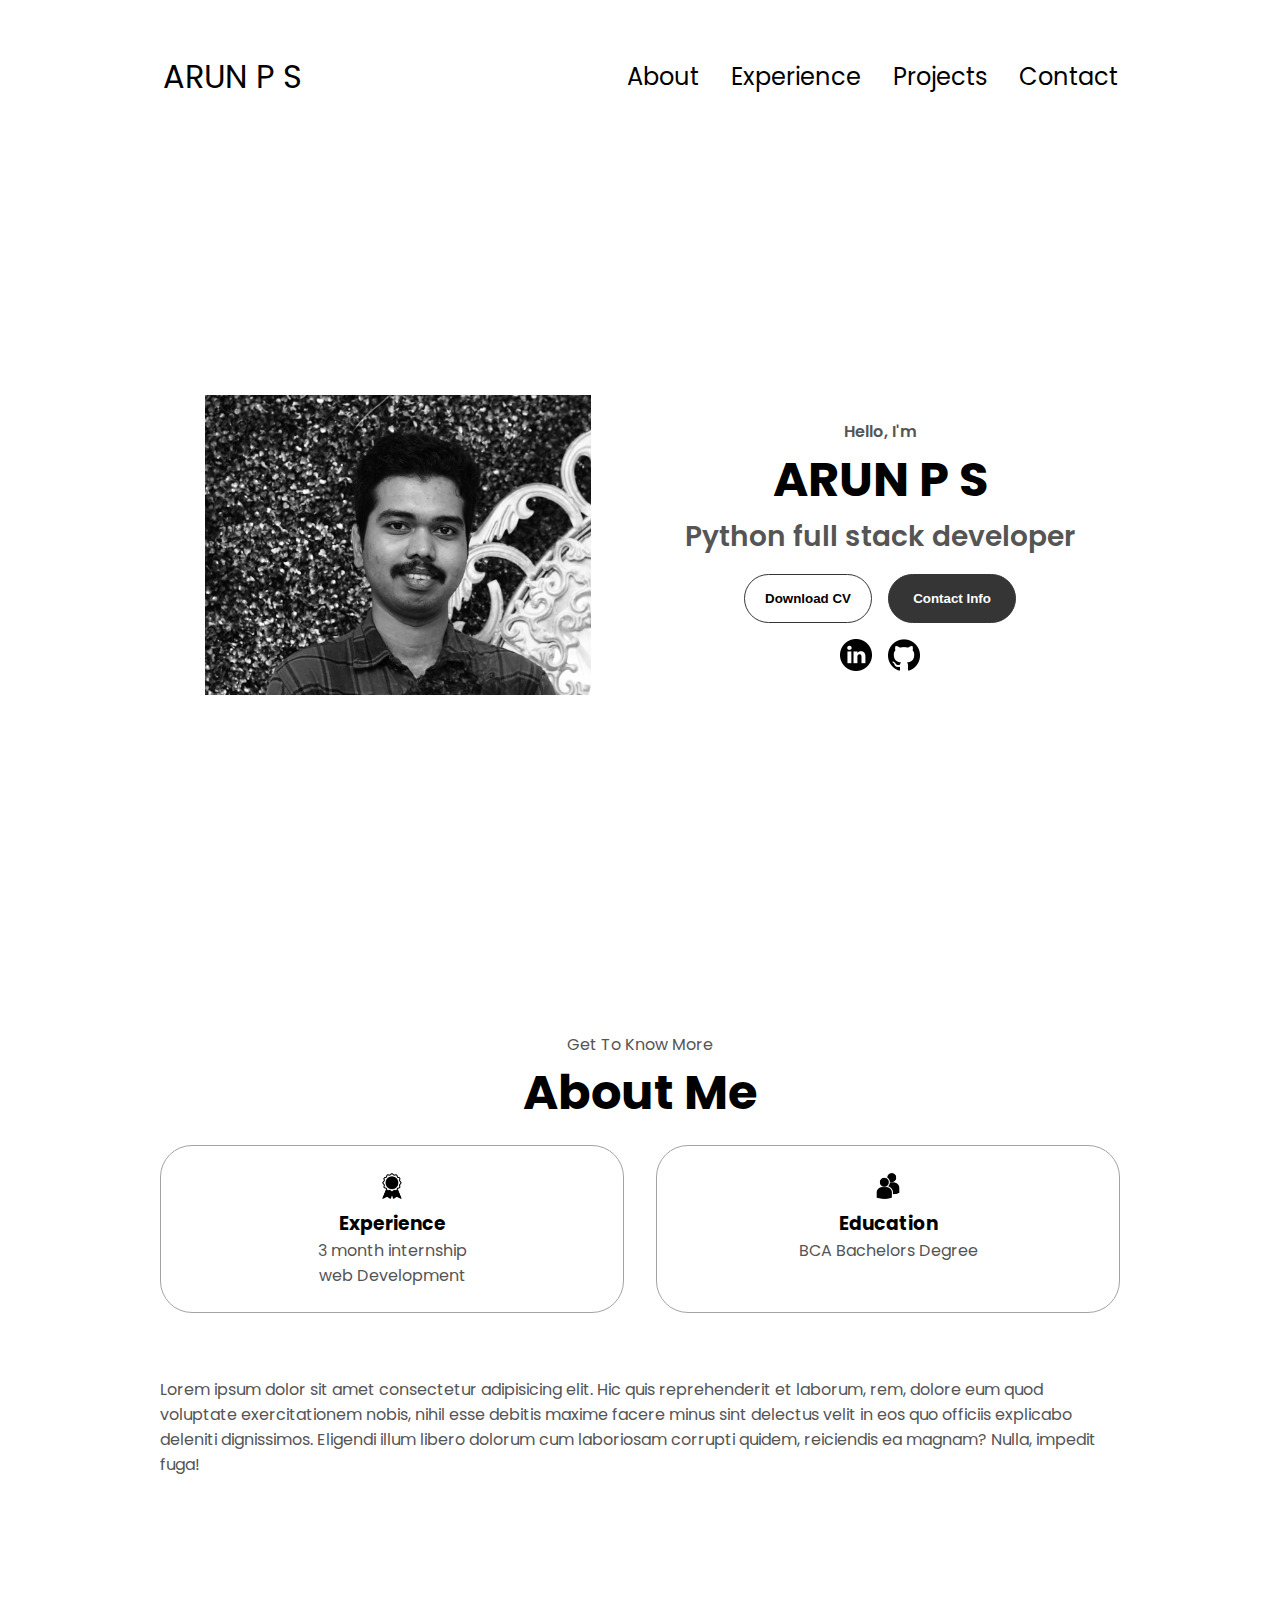
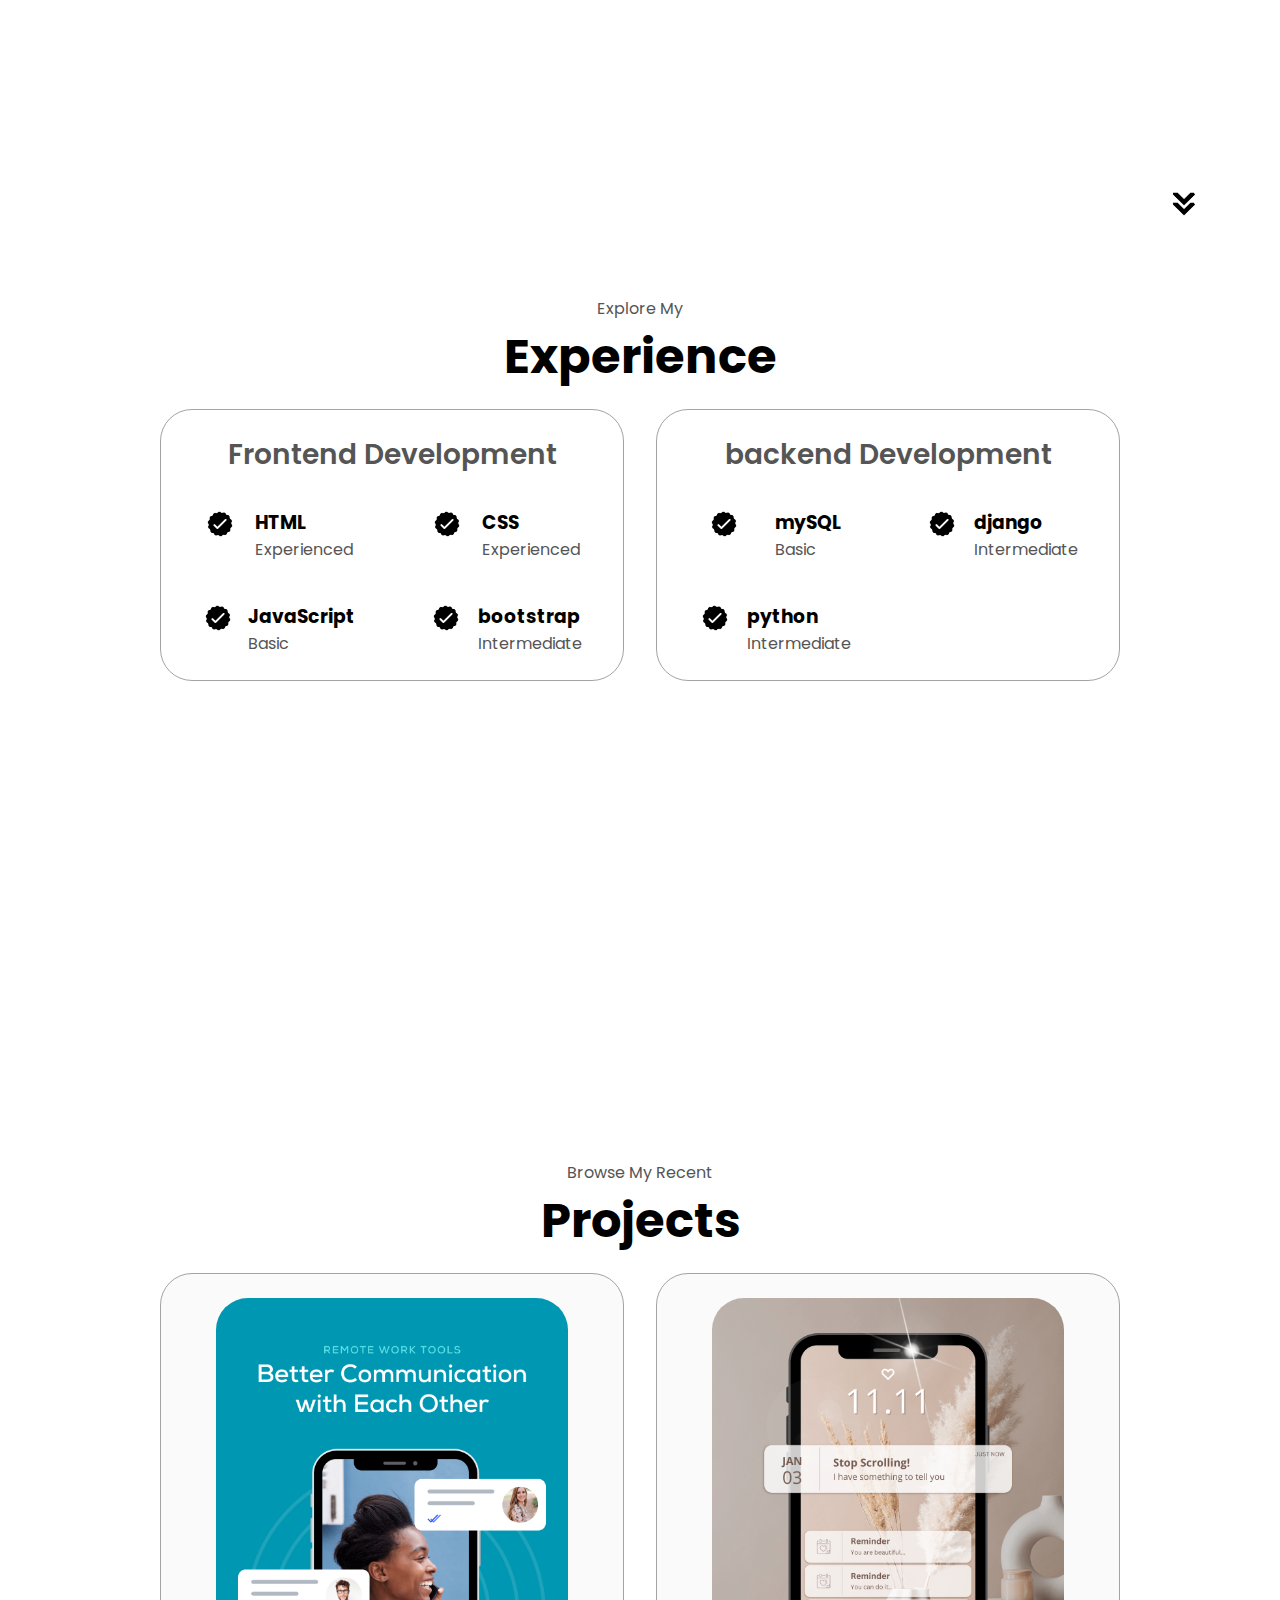
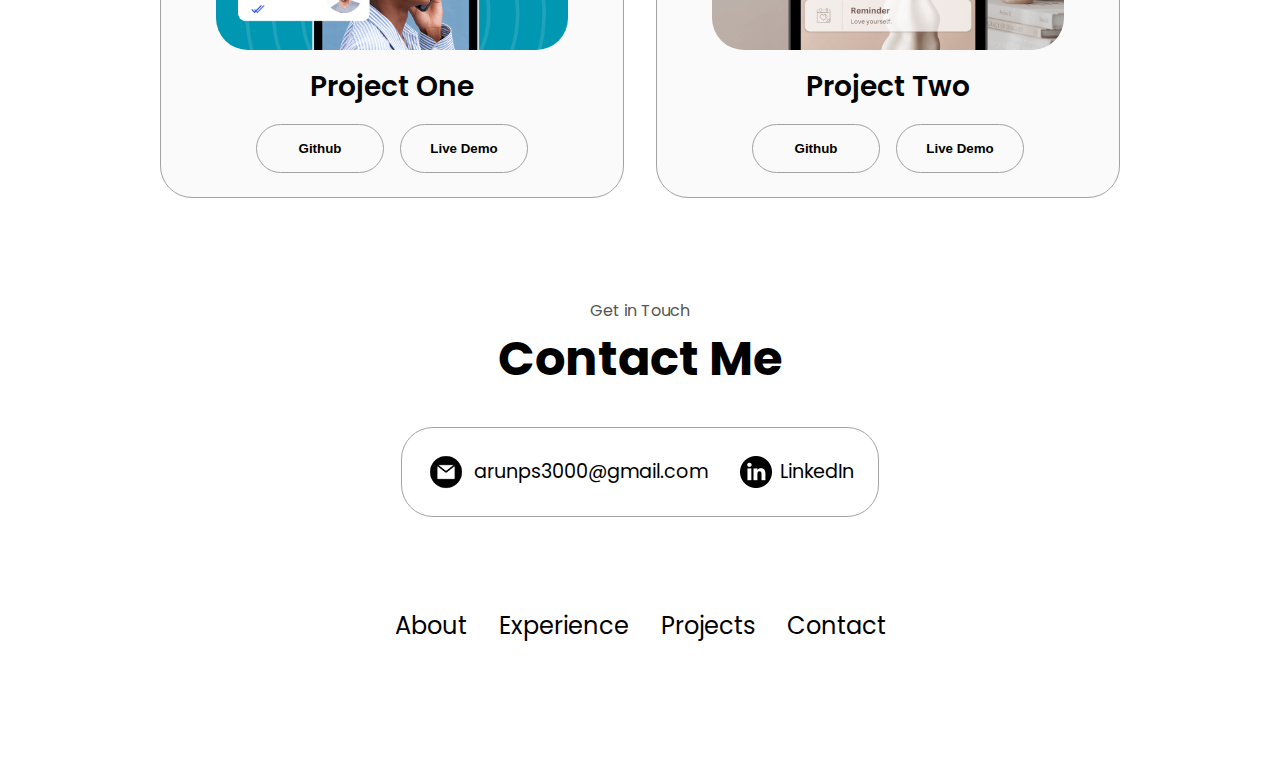
==== index.html @ f701e8bb "finished" ====
<!DOCTYPE html>
<html lang="en">
  <head>
    <meta charset="UTF-8" />
    <meta http-equiv="X-UA-Compatible" content="IE=edge" />
    <meta name="viewport" content="width=device-width, initial-scale=1.0" />
    <title>My Portfolio</title>
    <link rel="stylesheet" href="style.css" />
    <link rel="stylesheet" href="mediaqueries.css" />
  </head>
  <body>
    <nav id="desktop-nav">
      <div class="logo">ARUN P S</div>
      <div>
        <ul class="nav-links">
          <li><a href="#about">About</a></li>
          <li><a href="#experience">Experience</a></li>
          <li><a href="#projects">Projects</a></li>
          <li><a href="#contact">Contact</a></li>
        </ul>
      </div>
    </nav>
    <nav id="hamburger-nav">
      <div class="logo">ARUN P S</div>
      <div class="hamburger-menu">
        <div class="hamburger-icon" onclick="toggleMenu()">
          <span></span>
          <span></span>
          <span></span>
        </div>
        <div class="menu-links">
          <li><a href="#about" onclick="toggleMenu()">About</a></li>
          <li><a href="#experience" onclick="toggleMenu()">Experience</a></li>
          <li><a href="#projects" onclick="toggleMenu()">Projects</a></li>
          <li><a href="#contact" onclick="toggleMenu()">Contact</a></li>
        </div>
      </div>
    </nav>
    <section id="profile">
      <div class="section__pic-container1">
        <img src="./assets/about-pic.png" alt="arun profile picture" />
      </div>
      <div class="section__text">
        <p class="section__text__p1">Hello, I'm</p>
        <h1 class="title">ARUN P S</h1>
        <p class="section__text__p2">Python full stack developer</p>
        <div class="btn-container">
          <button
            class="btn btn-color-2"
            onclick="window.open('./assets/resume-example.pdf')"
          >
            Download CV
          </button>
          <button class="btn btn-color-1" onclick="location.href='./#contact'">
            Contact Info
          </button>
        </div>
        <div id="socials-container">
          <img
            src="./assets/linkedin.png"
            alt="My LinkedIn profile"
            class="icon"
            onclick="location.href='https://linkedin.com/'"
          />
          <img
            src="./assets/github.png"
            alt="My Github profile"
            class="icon"
            onclick="location.href='https://github.com/'"
          />
        </div>
      </div>
    </section>
    <section id="about">
      <p class="section__text__p1">Get To Know More</p>
      <h1 class="title">About Me</h1>
     
        <div class="about-details-container">
          <div class="about-containers">
            <div class="details-container">
              <img
                src="./assets/experience.png"
                alt="Experience icon"
                class="icon"
              />
              <h3>Experience</h3>
              <p>3 month internship <br />web Development</p>
            </div>
            <div class="details-container">
              <img
                src="./assets/education.png"
                alt="Education icon"
                class="icon"
              />
              <h3>Education</h3>
              <p>BCA Bachelors Degree</p>
            </div>
          </div>
          <div class="text-container">
            <p>
              Lorem ipsum dolor sit amet consectetur adipisicing elit. Hic quis
              reprehenderit et laborum, rem, dolore eum quod voluptate
              exercitationem nobis, nihil esse debitis maxime facere minus sint
              delectus velit in eos quo officiis explicabo deleniti dignissimos.
              Eligendi illum libero dolorum cum laboriosam corrupti quidem,
              reiciendis ea magnam? Nulla, impedit fuga!
            </p>
          </div>
        </div>
      </div>
      <img
        src="./assets/arrow.png"
        alt="Arrow icon"
        class="icon arrow"
        onclick="location.href='./#experience'"
      />
    </section>
    <section id="experience">
      <p class="section__text__p1">Explore My</p>
      <h1 class="title">Experience</h1>
      <div class="experience-details-container">
        <div class="about-containers">
          <div class="details-container">
            <h2 class="experience-sub-title">Frontend Development</h2>
            <div class="article-container">
              <article>
                <img
                  src="./assets/checkmark.png"
                  alt="Experience icon"
                  class="icon"
                />
                <div>
                  <h3>HTML</h3>
                  <p>Experienced</p>
                </div>
              </article>
              <article>
                <img
                  src="./assets/checkmark.png"
                  alt="Experience icon"
                  class="icon"
                />
                <div>
                  <h3>CSS</h3>
                  <p>Experienced</p>
                </div>
              </article>
              <article>
                <img
                  src="./assets/checkmark.png"
                  alt="Experience icon"
                  class="icon"
                />
                <div>

                  <h3>JavaScript</h3>
                  <p>Basic</p>
                </div>
              </article>
              <article>
                <img
                  src="./assets/checkmark.png"
                  alt="Experience icon"
                  class="icon"
                />
                
                <div>
                  <h3>bootstrap</h3>
                  <p>Intermediate</p>
                </div>
              </article>
            </div>
          </div>
          <div class="details-container">
            <h2 class="experience-sub-title">backend Development</h2>
            <div class="article-container">
              <article>
                <img
                  src="./assets/checkmark.png"
                  alt="Experience icon"
                  class="icon"
                />
                <div>
                  <h3>mySQL</h3>
                  <p>Basic</p>
                </div>
              </article>
              <article>
                <img
                  src="./assets/checkmark.png"
                  alt="Experience icon"
                  class="icon"
                />
                
                <div>
                  <h3>django</h3>
                  <p>Intermediate</p>
                </div>
              </article>
              <article>
                <img
                  src="./assets/checkmark.png"
                  alt="Experience icon"
                  class="icon"
                />
                <div>
                    <h3>python</h3>
                    <p>Intermediate</p>
                  </div>
                </article>
                <article>
                 
               
              
            </div>
          </div>
        </div>
      </div>
   
    </section>
    <section id="projects">
      <p class="section__text__p1">Browse My Recent</p>
      <h1 class="title">Projects</h1>
      <div class="experience-details-container">
        <div class="about-containers">
          <div class="details-container color-container">
            <div class="article-container">
              <img
                src="./assets/project-1.png"
                alt="Project 1"
                class="project-img"
              />
            </div>
            <h2 class="experience-sub-title project-title">Project One</h2>
            <div class="btn-container">
              <button
                class="btn btn-color-2 project-btn"
                onclick="location.href='https://github.com/'"
              >
                Github
              </button>
              <button
                class="btn btn-color-2 project-btn"
                onclick="location.href='https://github.com/'"
              >
                Live Demo
              </button>
            </div>
          </div>
          <div class="details-container color-container">
            <div class="article-container">
              <img
                src="./assets/project-2.png"
                alt="Project 2"
                class="project-img"
              />
            </div>
            <h2 class="experience-sub-title project-title">Project Two</h2>
            <div class="btn-container">
              <button
                class="btn btn-color-2 project-btn"
                onclick="location.href='https://github.com/'"
              >
                Github
              </button>
              <button
                class="btn btn-color-2 project-btn"
                onclick="location.href='https://github.com/'"
              >
                Live Demo
              </button>
            </div>
          </div>
         
    </section>
    <section id="contact">
      <p class="section__text__p1">Get in Touch</p>
      <h1 class="title">Contact Me</h1>
      <div class="contact-info-upper-container">
        <div class="contact-info-container">
          <img
            src="./assets/email.png"
            alt="Email icon"
            class="icon contact-icon email-icon"
          />
          <p><a href="mailto:arunps3000@gmail.com">arunps3000@gmail.com</a></p>
        </div>
        <div class="contact-info-container">
          <img
            src="./assets/linkedin.png"
            alt="LinkedIn icon"
            class="icon contact-icon"
          />
          <p><a href="https://www.linkedin.com">LinkedIn</a></p>
        </div>
      </div>
    </section>
    <footer>
      <nav>
        <div class="nav-links-container">
          <ul class="nav-links">
            <li><a href="#about">About</a></li>
            <li><a href="#experience">Experience</a></li>
            <li><a href="#projects">Projects</a></li>
            <li><a href="#contact">Contact</a></li>
          </ul>
        </div>
      </nav>
     
    </footer>
    <script src="script.js"></script>
  </body>
</html>
---- style.css ----
/* GENERAL */

@import url("https://fonts.googleapis.com/css2?family=Poppins:wght@300;400;500;600&display=swap");

* {
  margin: 0;
  padding: 0;
}

body {
  font-family: "Poppins", sans-serif;
}

html {
  scroll-behavior: smooth;
}

p {
  color: rgb(85, 85, 85);
}

/* TRANSITION */

a,
.btn {
  transition: all 300ms ease;
}

/* DESKTOP NAV */

nav,
.nav-links {
  display: flex;
  
}

nav {
  justify-content: space-around;
  align-items: center;
  height: 17vh;
}

.nav-links {
  gap: 2rem;
  list-style: none;
  font-size: 1.5rem;
}

a {
  color: black;
  text-decoration: none;
  text-decoration-color: white;
}

a:hover {
  color: grey;
  text-decoration: underline;
  text-underline-offset: 1rem;
  text-decoration-color: rgb(181, 181, 181);
}

.logo {
  font-size: 2rem;
}

.logo:hover {
  cursor: default;
}

/* HAMBURGER MENU */

#hamburger-nav {
  display: none;
}

.hamburger-menu {
  position: relative;
  display: inline-block;
}

.hamburger-icon {
  display: flex;
  flex-direction: column;
  justify-content: space-between;
  height: 24px;
  width: 30px;
  cursor: pointer;
}

.hamburger-icon span {
  width: 100%;
  height: 2px;
  background-color: black;
  transition: all 0.3 ease-in-out;
}

.menu-links {
  position: absolute;
  top: 100%;
  right: 0;
  background-color: white;
  width: fit-content;
  max-height: 0;
  overflow: hidden;
  transition: all 0.3 ease-in-out;
}

.menu-links a {
  display: block;
  padding: 10px;
  text-align: center;
  font-size: 1.5rem;
  color: black;
  text-decoration: none;
  transition: all 0.3 ease-in-out;
}

.menu-links li {
  list-style: none;
}

.menu-links.open {
  max-height: 300px;
}

.hamburger-icon.open span:first-child {
  transform: rotate(45deg) translate(10px, 5px);
}

.hamburger-icon.open span:nth-child(2) {
  opacity: 0;
}

.hamburger-icon.open span:last-child {
  transform: rotate(-45deg) translate(10px, -5px);
}

.hamburger-icon span:first-child {
  transform: none;
}

.hamburger-icon span:first-child {
  opacity: 1;
}

.hamburger-icon span:first-child {
  transform: none;
}

/* SECTIONS */

section {
  padding-top: 4vh;
  height: 96vh;
  margin: 0 10rem;
  box-sizing: border-box;
  min-height: fit-content;
}

.section-container {
  display: flex;
}

/* PROFILE SECTION */

#profile {
  display: flex;
  justify-content: center;
  gap: 5rem;
  height: 80vh;
}

.section__pic-container2{
  display: flex;
  height: 50px;
  width: 0px;

  
}

.section__pic-container1{
  display: flex;
  height: 300px;
  width: 400px;
  margin: auto 0;

}

.section__text {
  align-self: center;
  text-align: center;
}

.section__text p {
  font-weight: 600;
}

.section__text__p1 {
  text-align: center;
}

.section__text__p2 {
  font-size: 1.75rem;
  margin-bottom: 1rem;
}

.title {
  font-size: 3rem;
  text-align: center;
}

#socials-container {
  display: flex;
  justify-content: center;
  margin-top: 1rem;
  gap: 1rem;
}

/* ICONS */

.icon {
  cursor: pointer;
  height: 2rem;
}

/* BUTTONS */

.btn-container {
  display: flex;
  justify-content: center;
  gap: 1rem;
}

.btn {
  font-weight: 600;
  transition: all 300ms ease;
  padding: 1rem;
  width: 8rem;
  border-radius: 2rem;
}

.btn-color-1,
.btn-color-2 {
  border: rgb(53, 53, 53) 0.1rem solid;
}

.btn-color-1:hover,
.btn-color-2:hover {
  cursor: pointer;
}

.btn-color-1,
.btn-color-2:hover {
  background: rgb(53, 53, 53);
  color: white;
}

.btn-color-1:hover {
  background: rgb(0, 0, 0);
}

.btn-color-2 {
  background: none;
}

.btn-color-2:hover {
  border: rgb(255, 255, 255) 0.1rem solid;
}

.btn-container {
  gap: 1rem;
}

/* ABOUT SECTION */

#about {
  position: relative;
}

.about-containers {
  gap: 2rem;
  margin-bottom: 4rem;
  margin-top: 1rem;
}

.about-details-container {
  justify-content: center;
  flex-direction: column;
  
}

.about-containers,
.about-details-container {
  display: flex;

  
}

.about-pic {
  border-radius: 2rem;
}

.arrow {
  position: absolute;
  right: -5rem;
  bottom: 2.5rem;
}

.details-container {
  padding: 1.5rem;
  flex: 1;
  background: white;
  border-radius: 2rem;
  border: rgb(53, 53, 53) 0.1rem solid;
  border-color: rgb(163, 163, 163);
  text-align: center;
}

.section-container {
  gap: 4rem;
  height: 80%;
}

.section__pic-container {
  height: 400px;
  width: 400px;
  margin: auto 0;
}

/* EXPERIENCE SECTION */

#experience {
  position: relative;


}

.experience-sub-title {
  color: rgb(85, 85, 85);
  font-weight: 600;
  font-size: 1.75rem;
  margin-bottom: 2rem;
}

.experience-details-container {
  display: flex;
  justify-content: center;
  flex-direction: column;
}

.article-container {
  display: flex;
  text-align: initial;
  flex-wrap: wrap;
  flex-direction: row;
  gap: 2.5rem;
  justify-content: space-around;
}

article {
  display: flex;
  width: 10rem;
  justify-content: space-around;
  gap: 0.5rem;
}

article .icon {
  cursor: default;
}

/* PROJECTS SECTION */

#projects {
  position: relative;
  
}

.color-container {
  border-color: rgb(163, 163, 163);
  background: rgb(250, 250, 250);
}

.project-img {
  border-radius: 2rem;
  width: 85%;
  height: 85%;
}

.project-title {
  margin: 1rem;
  color: black;
}

.project-btn {
  color: black;
  border-color: rgb(163, 163, 163);
}

/* CONTACT */

#contact {
  display: flex;
  justify-content: center;
  flex-direction: column;
  height: 70vh;
}

.contact-info-upper-container {
  display: flex;
  justify-content: center;
  border-radius: 2rem;
  border: rgb(53, 53, 53) 0.1rem solid;
  border-color: rgb(163, 163, 163);
  background: (250, 250, 250);
  margin: 2rem auto;
  padding: 0.5rem;
}

.contact-info-container {
  display: flex;
  align-items: center;
  justify-content: center;
  gap: 0.5rem;
  margin: 1rem;
}

.contact-info-container p {
  font-size: larger;
}

.contact-icon {
  cursor: default;
}

.email-icon {
  height: 2.5rem;
}

/* FOOTER SECTION */

footer {
  height: 26vh;
  margin: 0 1rem;
}

footer p {
  text-align: center;
}
---- mediaqueries.css ----
@media screen and (max-width: 1400px) {
    #profile {
      height: 83vh;
      margin-bottom: 6rem;
    }
    .about-containers {
      flex-wrap: wrap;
    }
    #contact,
    #projects {
      height: fit-content;
    }
  }
  
  @media screen and (max-width: 1200px) {
    #desktop-nav {
      display: none;
    }
    #hamburger-nav {
      display: flex;
    }
    #experience,
    .experience-details-container {
      margin-top: 2rem;
    }
    #profile,
    .section-container {
      display: block;
    }
    .arrow {
      display: none;
    }
    section,
    .section-container {
      height: fit-content;
    }
    section {
      margin: 0 5%;
    }
    .section__pic-container {
      width: 275px;
      height: 275px;
      margin: 0 auto 2rem;
    }
    .about-containers {
      margin-top: 0;
    }
  }
  
  @media screen and (max-width: 600px) {
    #contact,
    footer {
      height: 40vh;
    }
    #profile {
      height: 83vh;
      margin-bottom: 0;
    }
    article {
      font-size: 1rem;
    }
    footer nav {
      height: fit-content;
      margin-bottom: 2rem;
    }
    .about-containers,
    .contact-info-upper-container,
    .btn-container {
      flex-wrap: wrap;
    }
    .contact-info-container {
      margin: 0;
    }
    .contact-info-container p,
    .nav-links li a {
      font-size: 1rem;
    }
    .experience-sub-title {
      font-size: 1.25rem;
    }
    .logo {
      font-size: 1.5rem;
    }
    .nav-links {
      flex-direction: column;
      gap: 0.5rem;
      text-align: center;
    }
    .section__pic-container {
      width: auto;
      height: 46vw;
      justify-content: center;
    }
    .section__text__p2 {
      font-size: 1.25rem;
    }
    .title {
      font-size: 2rem;
    }
    .text-container {
      text-align: justify;
    }
  }
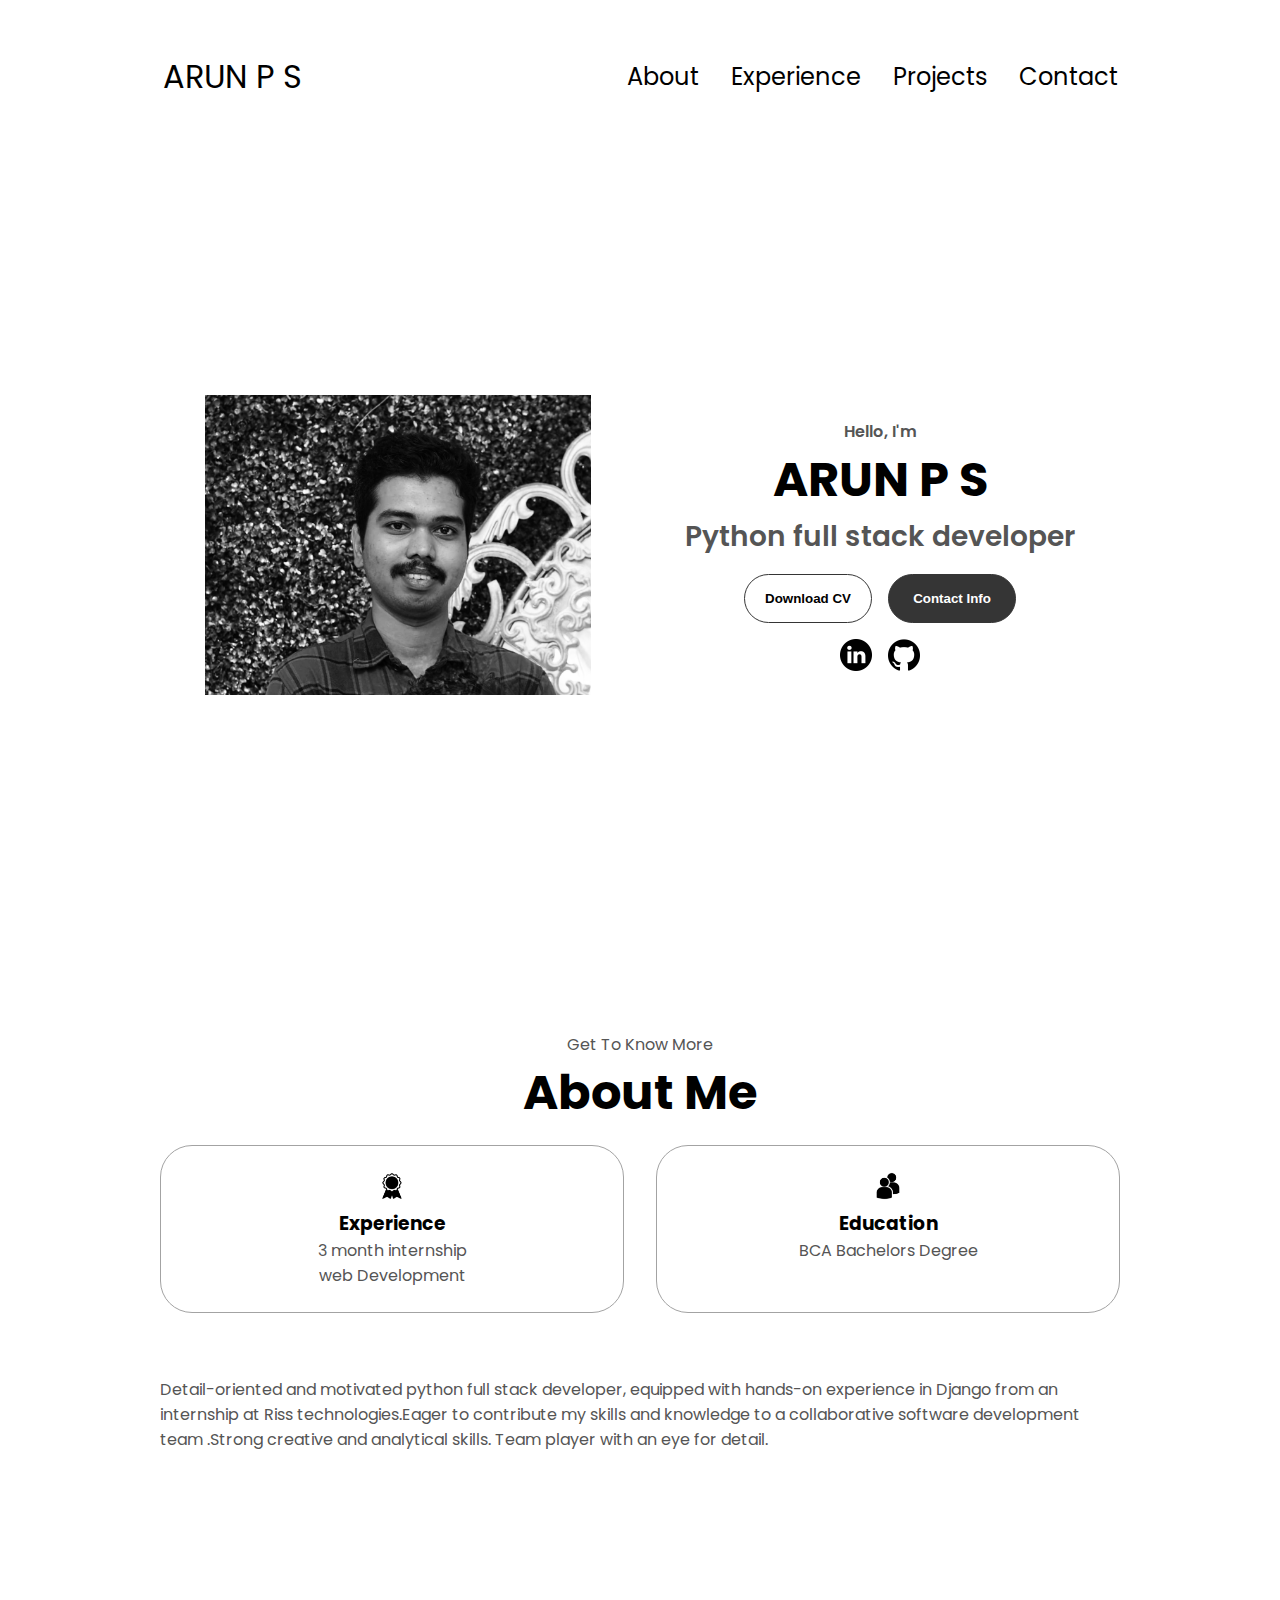
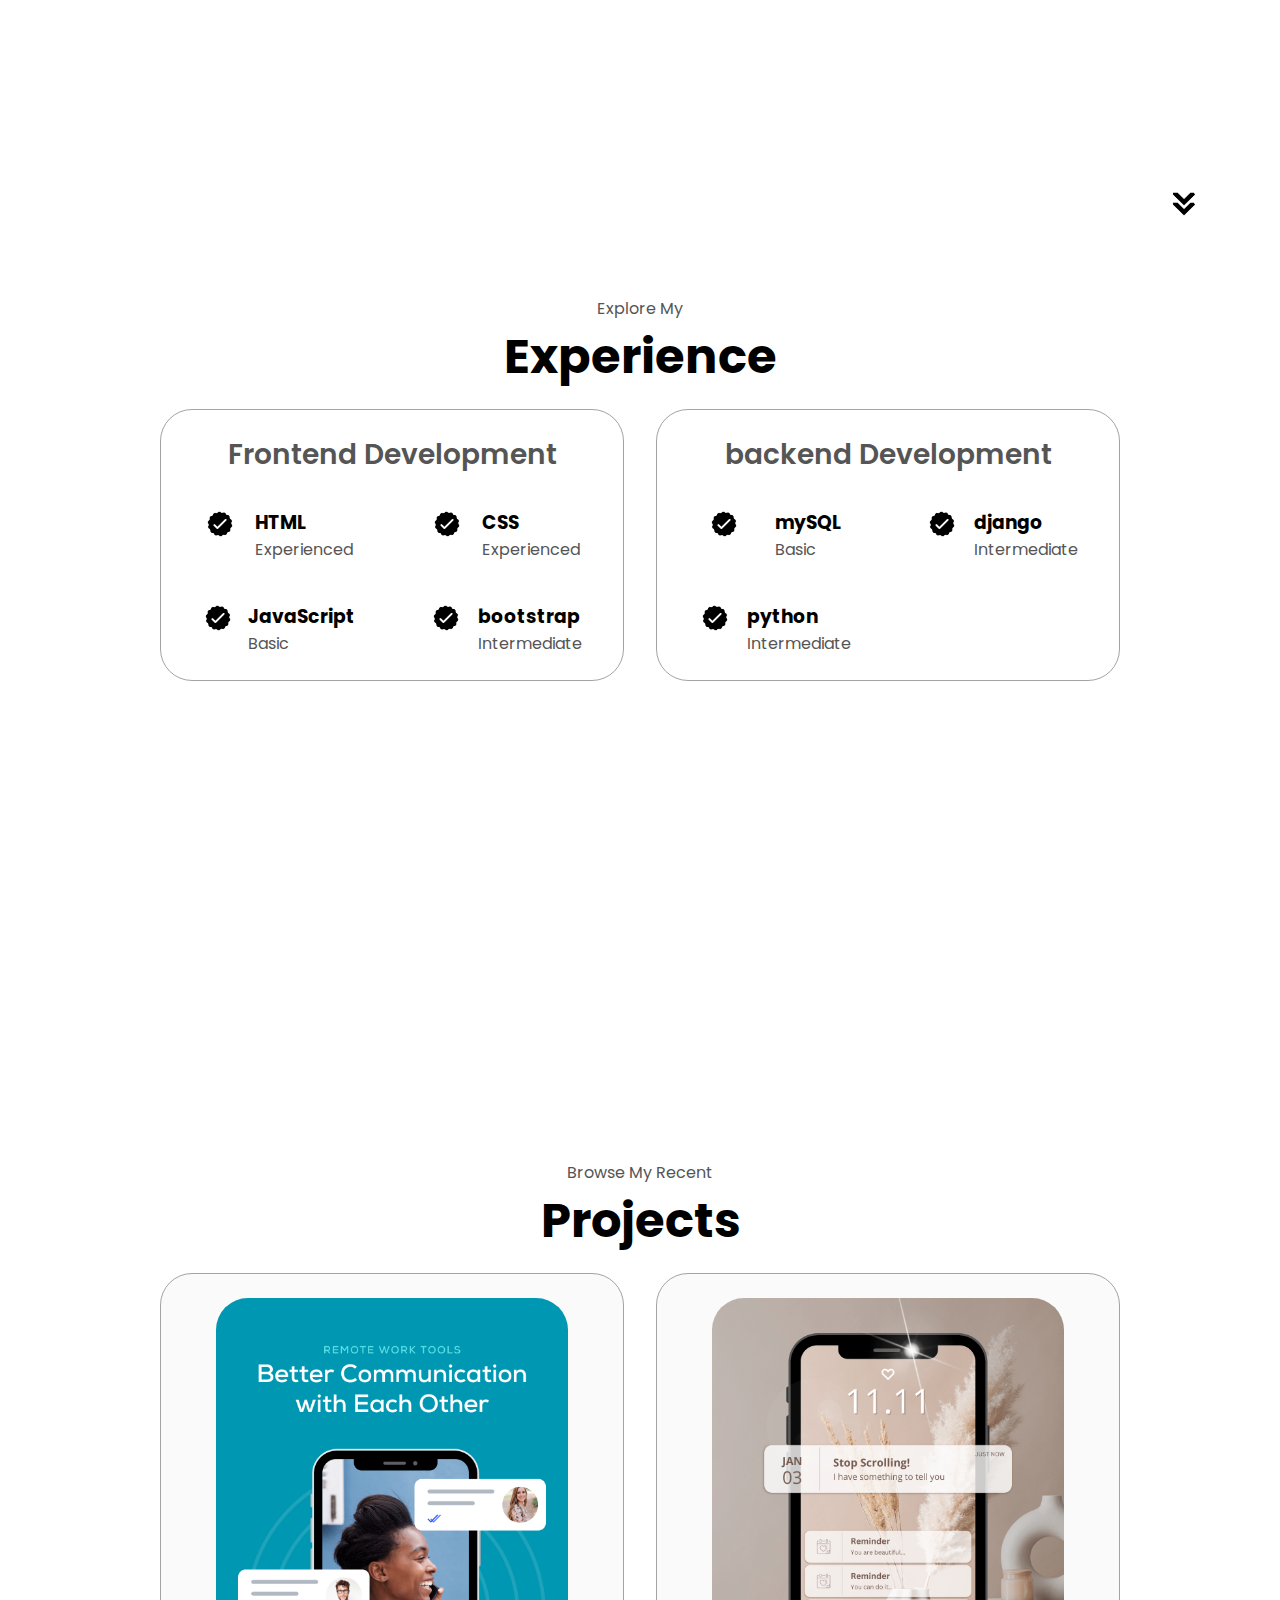
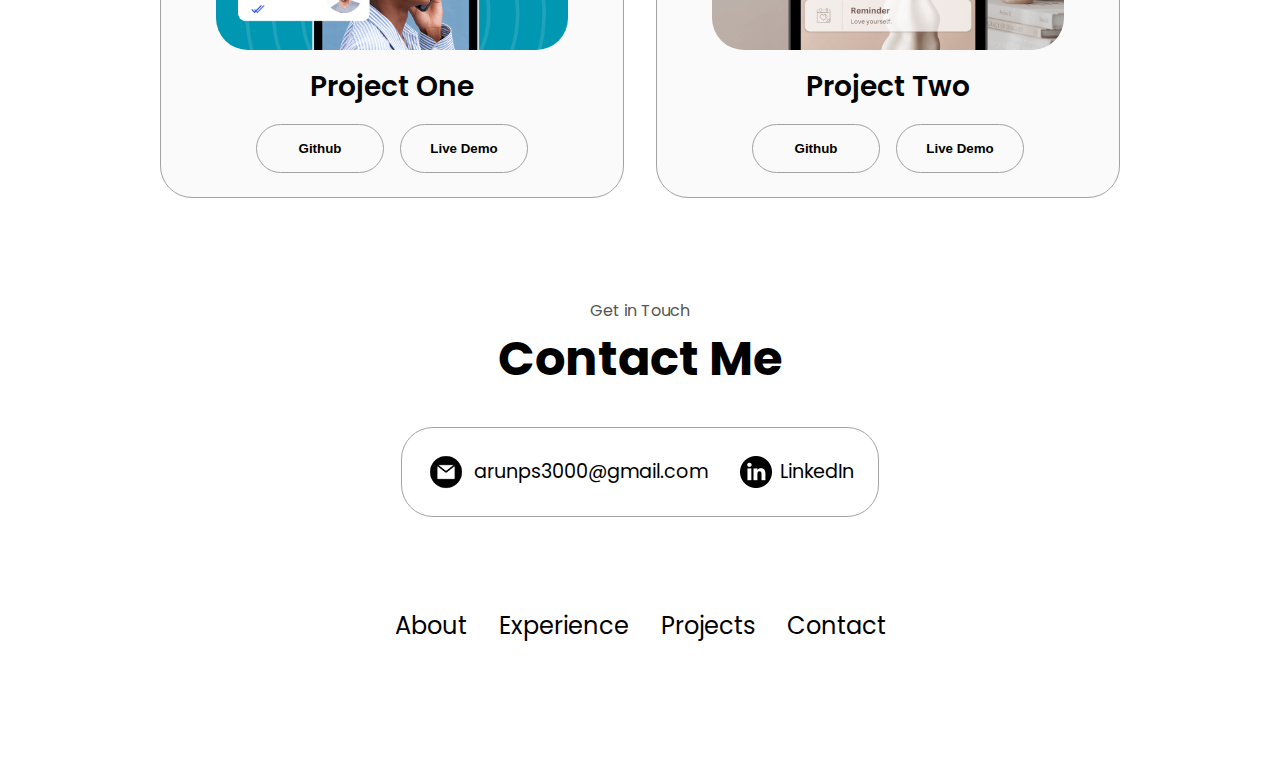
==== commit c9b5b528: "Update index.html" ====
--- a/index.html
+++ b/index.html
@@ -98,12 +98,11 @@
           </div>
           <div class="text-container">
             <p>
-              Lorem ipsum dolor sit amet consectetur adipisicing elit. Hic quis
-              reprehenderit et laborum, rem, dolore eum quod voluptate
-              exercitationem nobis, nihil esse debitis maxime facere minus sint
-              delectus velit in eos quo officiis explicabo deleniti dignissimos.
-              Eligendi illum libero dolorum cum laboriosam corrupti quidem,
-              reiciendis ea magnam? Nulla, impedit fuga!
+              Detail-oriented and motivated python full stack developer, equipped
+              with hands-on experience in Django from an internship at Riss
+              technologies.Eager to contribute my skills and knowledge to a
+              collaborative software development team .Strong creative and
+              analytical skills. Team player with an eye for detail.
             </p>
           </div>
         </div>
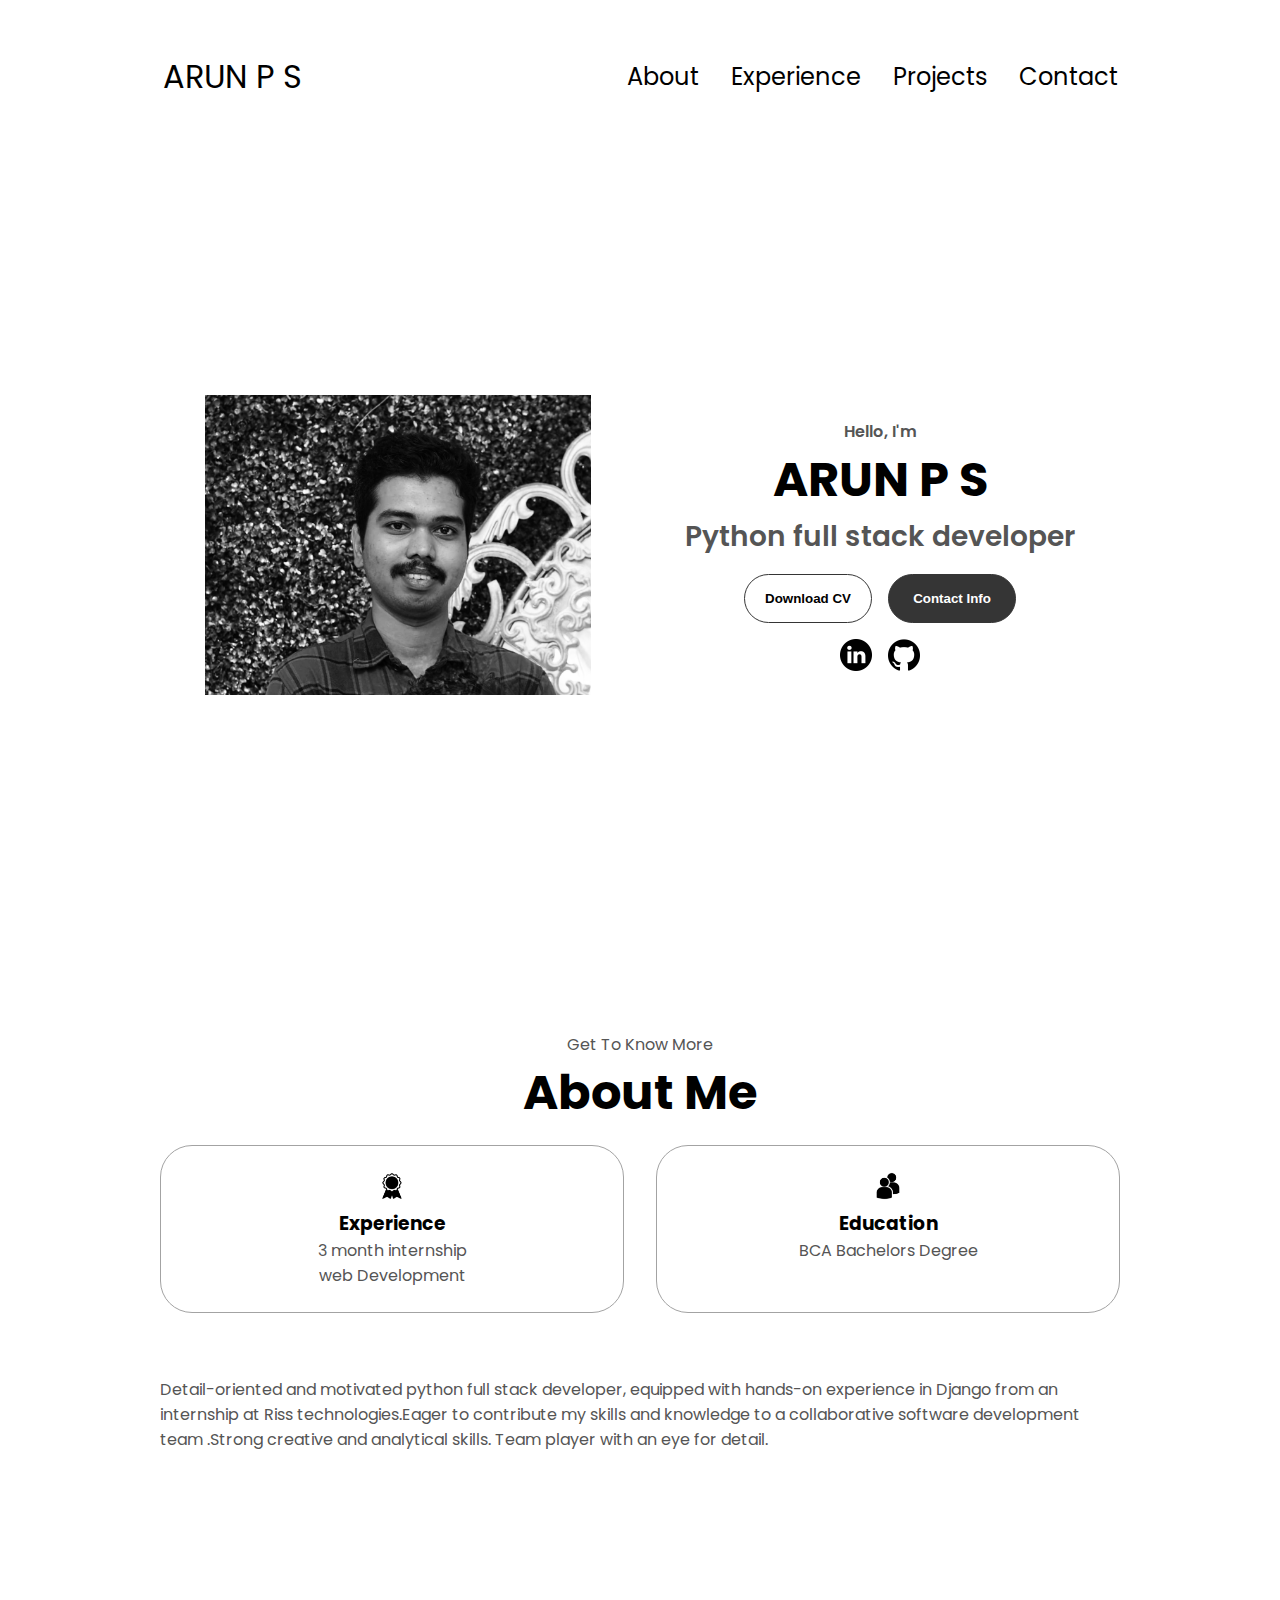
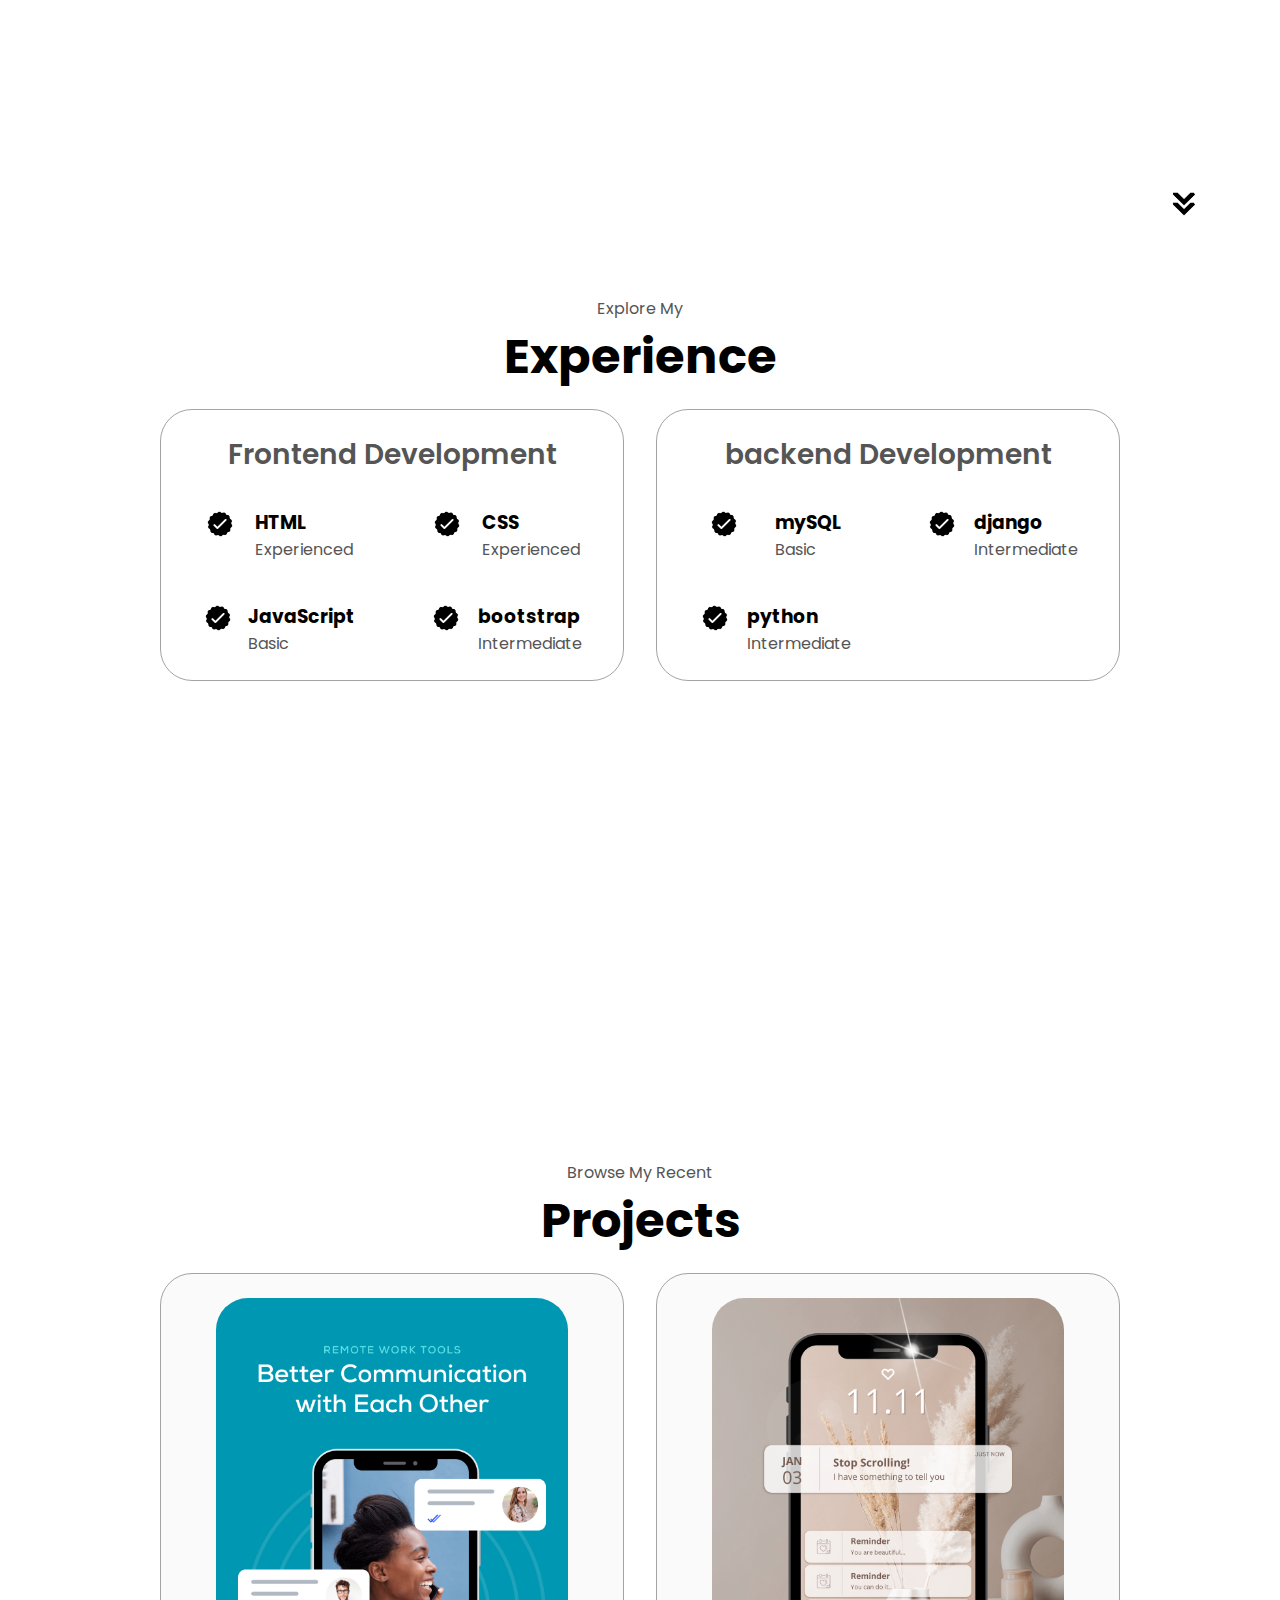
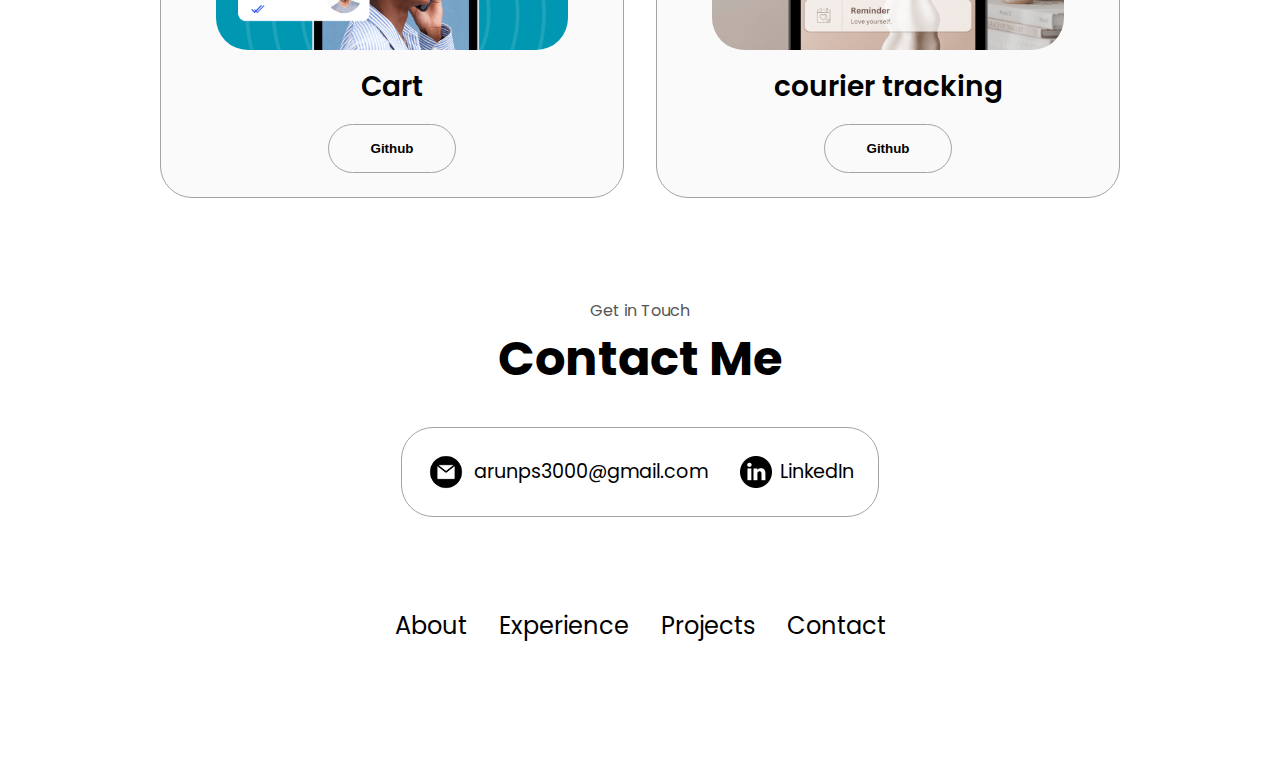
==== commit 2d3d74ed: "." ====
--- a/index.html
+++ b/index.html
@@ -230,20 +230,20 @@
                 class="project-img"
               />
             </div>
-            <h2 class="experience-sub-title project-title">Project One</h2>
+            <h2 class="experience-sub-title project-title">Cart </h2>
             <div class="btn-container">
               <button
                 class="btn btn-color-2 project-btn"
-                onclick="location.href='https://github.com/'"
+                onclick="location.href='https://github.com/Arun4748d/ecomproject'"
               >
                 Github
               </button>
-              <button
+              <!-- <button
                 class="btn btn-color-2 project-btn"
                 onclick="location.href='https://github.com/'"
               >
                 Live Demo
-              </button>
+              </button> -->
             </div>
           </div>
           <div class="details-container color-container">
@@ -254,20 +254,20 @@
                 class="project-img"
               />
             </div>
-            <h2 class="experience-sub-title project-title">Project Two</h2>
+            <h2 class="experience-sub-title project-title">courier tracking</h2>
             <div class="btn-container">
               <button
                 class="btn btn-color-2 project-btn"
-                onclick="location.href='https://github.com/'"
+                onclick="location.href='https://github.com/Arun4748d/couriertracking-project'"
               >
                 Github
               </button>
-              <button
+              <!-- <button
                 class="btn btn-color-2 project-btn"
                 onclick="location.href='https://github.com/'"
               >
                 Live Demo
-              </button>
+              </button> -->
             </div>
           </div>
          
--- a/style.css
+++ b/style.css
@@ -174,6 +174,7 @@
   display: flex;
   height: 50px;
   width: 0px;
+  border-radius: 40px;
 
   
 }
@@ -183,6 +184,7 @@
   height: 300px;
   width: 400px;
   margin: auto 0;
+  border-radius: 40px;
 
 }
 
